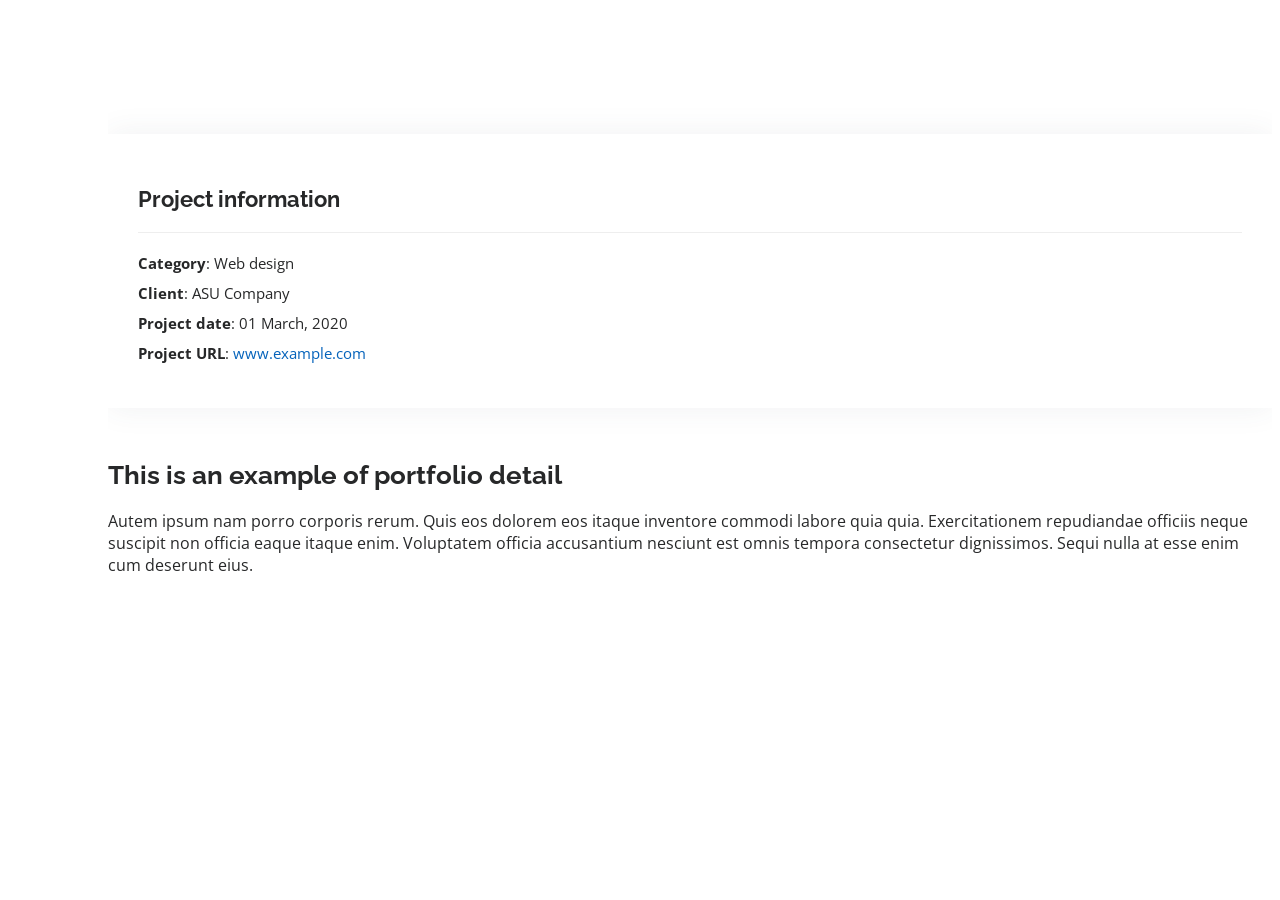
==== portfolio-details.html @ e59e34d0 "update" ====
<!DOCTYPE html>
<html lang="en">

<head>
  <meta charset="utf-8">
  <meta content="width=device-width, initial-scale=1.0" name="viewport">

  <title>Portfolio Details - Personal Bootstrap Template</title>
  <meta content="" name="description">
  <meta content="" name="keywords">

  <!-- Favicons -->
  <link href="assets/img/favicon.png" rel="icon">
  <link href="assets/img/apple-touch-icon.png" rel="apple-touch-icon">

  <!-- Google Fonts -->
  <link href="https://fonts.googleapis.com/css?family=Open+Sans:300,300i,400,400i,600,600i,700,700i|Raleway:300,300i,400,400i,500,500i,600,600i,700,700i|Poppins:300,300i,400,400i,500,500i,600,600i,700,700i" rel="stylesheet">

  <!-- Vendor CSS Files -->
  <link href="assets/vendor/aos/aos.css" rel="stylesheet">
  <link href="assets/vendor/bootstrap/css/bootstrap.min.css" rel="stylesheet">
  <link href="assets/vendor/bootstrap-icons/bootstrap-icons.css" rel="stylesheet">
  <link href="assets/vendor/boxicons/css/boxicons.min.css" rel="stylesheet">
  <link href="assets/vendor/glightbox/css/glightbox.min.css" rel="stylesheet">
  <link href="assets/vendor/swiper/swiper-bundle.min.css" rel="stylesheet">

  <!-- Template Main CSS File -->
  <link href="assets/css/style.css" rel="stylesheet">

  <!-- =======================================================
  * Template Name: MyResume - v4.6.0
  * Template URL: https://bootstrapmade.com/free-html-bootstrap-template-my-resume/
  * Author: BootstrapMade.com
  * License: https://bootstrapmade.com/license/
  ======================================================== -->
</head>

<body>

  <main id="main">

    <!-- ======= Portfolio Details Section ======= -->
    <section id="portfolio-details" class="portfolio-details">
      <div class="container">

        <div class="row gy-4">

          <div class="col-lg-8">
            <div class="portfolio-details-slider swiper">
              <div class="swiper-wrapper align-items-center">

                <div class="swiper-slide">
                  <img src="assets/img/portfolio/portfolio-details-1.jpg" alt="">
                </div>

                <div class="swiper-slide">
                  <img src="assets/img/portfolio/portfolio-details-2.jpg" alt="">
                </div>

                <div class="swiper-slide">
                  <img src="assets/img/portfolio/portfolio-details-3.jpg" alt="">
                </div>

              </div>
              <div class="swiper-pagination"></div>
            </div>
          </div>

          <div class="col-lg-4">
            <div class="portfolio-info">
              <h3>Project information</h3>
              <ul>
                <li><strong>Category</strong>: Web design</li>
                <li><strong>Client</strong>: ASU Company</li>
                <li><strong>Project date</strong>: 01 March, 2020</li>
                <li><strong>Project URL</strong>: <a href="#">www.example.com</a></li>
              </ul>
            </div>
            <div class="portfolio-description">
              <h2>This is an example of portfolio detail</h2>
              <p>
                Autem ipsum nam porro corporis rerum. Quis eos dolorem eos itaque inventore commodi labore quia quia. Exercitationem repudiandae officiis neque suscipit non officia eaque itaque enim. Voluptatem officia accusantium nesciunt est omnis tempora consectetur dignissimos. Sequi nulla at esse enim cum deserunt eius.
              </p>
            </div>
          </div>

        </div>

      </div>
    </section><!-- End Portfolio Details Section -->

  </main><!-- End #main -->

  <div id="preloader"></div>
  <a href="#" class="back-to-top d-flex align-items-center justify-content-center"><i class="bi bi-arrow-up-short"></i></a>

  <!-- Vendor JS Files -->
  <script src="assets/vendor/aos/aos.js"></script>
  <script src="assets/vendor/bootstrap/js/bootstrap.bundle.min.js"></script>
  <script src="assets/vendor/glightbox/js/glightbox.min.js"></script>
  <script src="assets/vendor/isotope-layout/isotope.pkgd.min.js"></script>
  <script src="assets/vendor/php-email-form/validate.js"></script>
  <script src="assets/vendor/purecounter/purecounter.js"></script>
  <script src="assets/vendor/swiper/swiper-bundle.min.js"></script>
  <script src="assets/vendor/typed.js/typed.min.js"></script>
  <script src="assets/vendor/waypoints/noframework.waypoints.js"></script>

  <!-- Template Main JS File -->
  <script src="assets/js/main.js"></script>

</body>

</html>
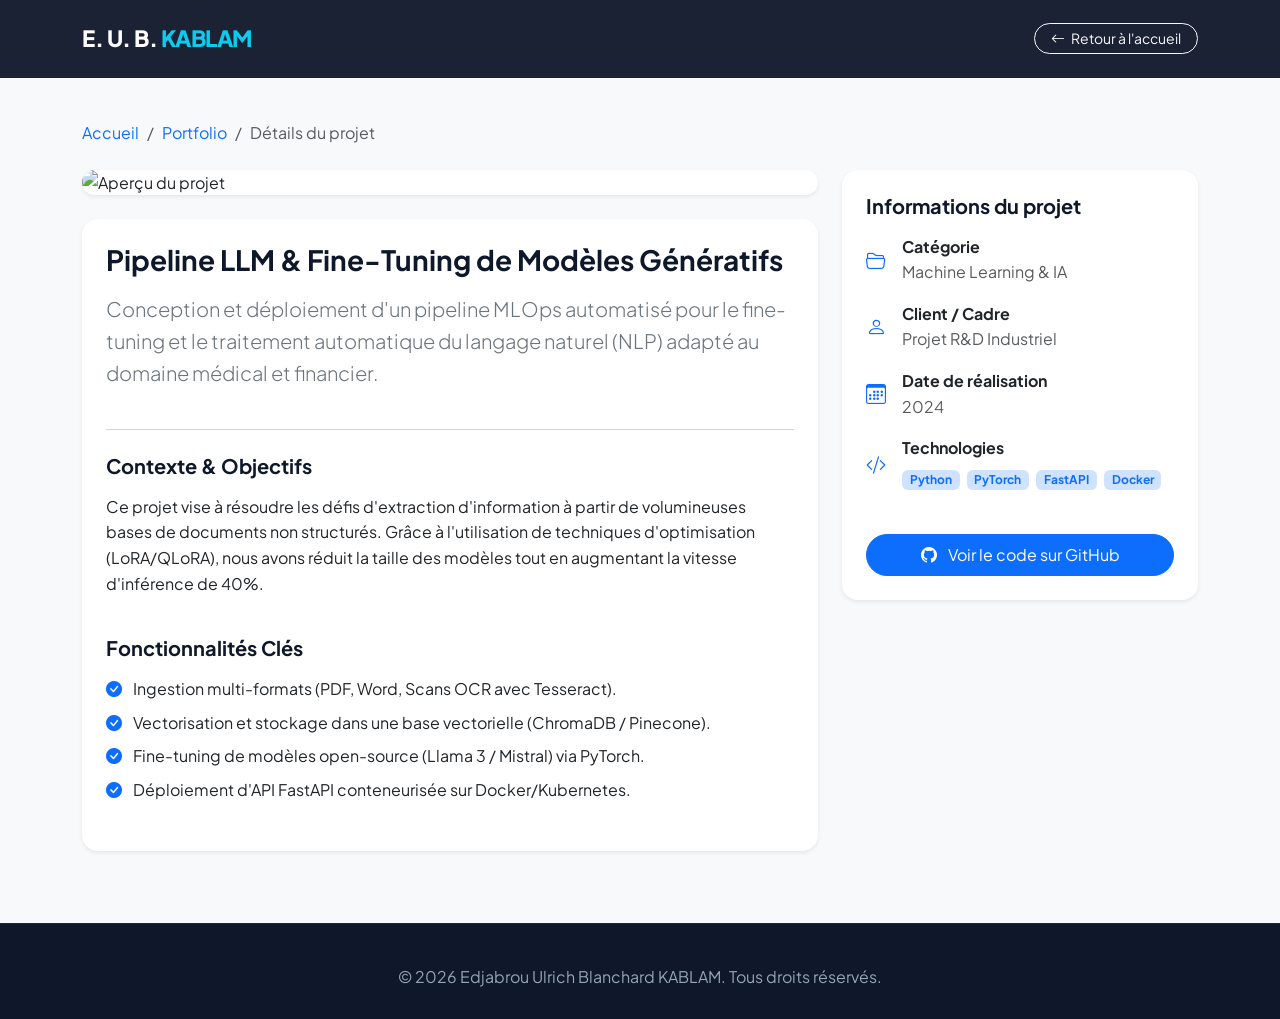
==== commit ea966f02: "(fix) developpement de mon nouveau portfolio" ====
--- a/portfolio-details.html
+++ b/portfolio-details.html
@@ -1,113 +1,132 @@
-<!DOCTYPE html>
-<html lang="en">
-
-<head>
-  <meta charset="utf-8">
-  <meta content="width=device-width, initial-scale=1.0" name="viewport">
-
-  <title>Portfolio Details - Personal Bootstrap Template</title>
-  <meta content="" name="description">
-  <meta content="" name="keywords">
-
-  <!-- Favicons -->
-  <link href="assets/img/favicon.png" rel="icon">
-  <link href="assets/img/apple-touch-icon.png" rel="apple-touch-icon">
-
-  <!-- Google Fonts -->
-  <link href="https://fonts.googleapis.com/css?family=Open+Sans:300,300i,400,400i,600,600i,700,700i|Raleway:300,300i,400,400i,500,500i,600,600i,700,700i|Poppins:300,300i,400,400i,500,500i,600,600i,700,700i" rel="stylesheet">
-
-  <!-- Vendor CSS Files -->
-  <link href="assets/vendor/aos/aos.css" rel="stylesheet">
-  <link href="assets/vendor/bootstrap/css/bootstrap.min.css" rel="stylesheet">
-  <link href="assets/vendor/bootstrap-icons/bootstrap-icons.css" rel="stylesheet">
-  <link href="assets/vendor/boxicons/css/boxicons.min.css" rel="stylesheet">
-  <link href="assets/vendor/glightbox/css/glightbox.min.css" rel="stylesheet">
-  <link href="assets/vendor/swiper/swiper-bundle.min.css" rel="stylesheet">
-
-  <!-- Template Main CSS File -->
-  <link href="assets/css/style.css" rel="stylesheet">
-
-  <!-- =======================================================
-  * Template Name: MyResume - v4.6.0
-  * Template URL: https://bootstrapmade.com/free-html-bootstrap-template-my-resume/
-  * Author: BootstrapMade.com
-  * License: https://bootstrapmade.com/license/
-  ======================================================== -->
-</head>
-
-<body>
-
-  <main id="main">
-
-    <!-- ======= Portfolio Details Section ======= -->
-    <section id="portfolio-details" class="portfolio-details">
-      <div class="container">
-
-        <div class="row gy-4">
-
-          <div class="col-lg-8">
-            <div class="portfolio-details-slider swiper">
-              <div class="swiper-wrapper align-items-center">
-
-                <div class="swiper-slide">
-                  <img src="assets/img/portfolio/portfolio-details-1.jpg" alt="">
-                </div>
-
-                <div class="swiper-slide">
-                  <img src="assets/img/portfolio/portfolio-details-2.jpg" alt="">
-                </div>
-
-                <div class="swiper-slide">
-                  <img src="assets/img/portfolio/portfolio-details-3.jpg" alt="">
-                </div>
-
-              </div>
-              <div class="swiper-pagination"></div>
-            </div>
-          </div>
-
-          <div class="col-lg-4">
-            <div class="portfolio-info">
-              <h3>Project information</h3>
-              <ul>
-                <li><strong>Category</strong>: Web design</li>
-                <li><strong>Client</strong>: ASU Company</li>
-                <li><strong>Project date</strong>: 01 March, 2020</li>
-                <li><strong>Project URL</strong>: <a href="#">www.example.com</a></li>
-              </ul>
-            </div>
-            <div class="portfolio-description">
-              <h2>This is an example of portfolio detail</h2>
-              <p>
-                Autem ipsum nam porro corporis rerum. Quis eos dolorem eos itaque inventore commodi labore quia quia. Exercitationem repudiandae officiis neque suscipit non officia eaque itaque enim. Voluptatem officia accusantium nesciunt est omnis tempora consectetur dignissimos. Sequi nulla at esse enim cum deserunt eius.
-              </p>
-            </div>
-          </div>
-
-        </div>
-
-      </div>
-    </section><!-- End Portfolio Details Section -->
-
-  </main><!-- End #main -->
-
-  <div id="preloader"></div>
-  <a href="#" class="back-to-top d-flex align-items-center justify-content-center"><i class="bi bi-arrow-up-short"></i></a>
-
-  <!-- Vendor JS Files -->
-  <script src="assets/vendor/aos/aos.js"></script>
-  <script src="assets/vendor/bootstrap/js/bootstrap.bundle.min.js"></script>
-  <script src="assets/vendor/glightbox/js/glightbox.min.js"></script>
-  <script src="assets/vendor/isotope-layout/isotope.pkgd.min.js"></script>
-  <script src="assets/vendor/php-email-form/validate.js"></script>
-  <script src="assets/vendor/purecounter/purecounter.js"></script>
-  <script src="assets/vendor/swiper/swiper-bundle.min.js"></script>
-  <script src="assets/vendor/typed.js/typed.min.js"></script>
-  <script src="assets/vendor/waypoints/noframework.waypoints.js"></script>
-
-  <!-- Template Main JS File -->
-  <script src="assets/js/main.js"></script>
-
-</body>
-
-</html>+<!DOCTYPE html>
+<html lang="fr">
+<head>
+  <meta charset="UTF-8">
+  <meta name="viewport" content="width=device-width, initial-scale=1.0">
+  <title>Détails du Projet - Edjabrou Ulrich Blanchard KABLAM</title>
+  <meta name="description" content="Détails du projet - Data Science, IA, Analytics et Engineering">
+
+  <!-- Bootstrap 5 CSS -->
+  <link href="https://cdn.jsdelivr.net/npm/bootstrap@5.3.2/dist/css/bootstrap.min.css" rel="stylesheet">
+  <!-- Bootstrap Icons -->
+  <link rel="stylesheet" href="https://cdn.jsdelivr.net/npm/bootstrap-icons@1.11.1/font/bootstrap-icons.css">
+  <!-- Google Fonts -->
+  <link href="https://fonts.googleapis.com/css2?family=Plus+Jakarta+Sans:wght@400;500;600;700;800&display=swap" rel="stylesheet">
+  
+  <!-- Custom Styles -->
+  <link rel="stylesheet" href="assets/css/style.css">
+</head>
+<body class="bg-light">
+
+  <!-- Header / Navigation -->
+  <nav class="navbar navbar-expand-lg fixed-top">
+    <div class="container">
+      <a class="navbar-brand" href="index.html">E. U. B. <span>KABLAM</span></a>
+      <a href="index.html" class="btn btn-outline-light btn-sm rounded-pill px-3">
+        <i class="bi bi-arrow-left me-1"></i> Retour à l'accueil
+      </a>
+    </div>
+  </nav>
+
+  <!-- Main Content -->
+  <main class="py-5 mt-5">
+    <div class="container py-4">
+
+      <!-- Breadcrumbs -->
+      <nav aria-label="breadcrumb" class="mb-4">
+        <ol class="breadcrumb">
+          <li class="breadcrumb-item"><a href="index.html">Accueil</a></li>
+          <li class="breadcrumb-item"><a href="index.html#portfolio">Portfolio</a></li>
+          <li class="breadcrumb-item active" aria-current="page">Détails du projet</li>
+        </ol>
+      </nav>
+
+      <div class="row g-4">
+        <!-- Project Media / Image -->
+        <div class="col-lg-8">
+          <div class="card border-0 shadow-sm rounded-4 overflow-hidden mb-4">
+            <img src="img/portfolio/project-1.svg" class="img-fluid w-100" alt="Aperçu du projet">
+          </div>
+
+          <div class="card border-0 shadow-sm rounded-4 p-4">
+            <h3 class="fw-bold mb-3">Pipeline LLM &amp; Fine-Tuning de Modèles Génératifs</h3>
+            <p class="text-secondary lead">
+              Conception et déploiement d'un pipeline MLOps automatisé pour le fine-tuning et le traitement automatique du langage naturel (NLP) adapté au domaine médical et financier.
+            </p>
+            <hr class="my-4 text-muted opacity-25">
+            <h4 class="fw-bold fs-5 mb-3">Contexte &amp; Objectifs</h4>
+            <p>
+              Ce projet vise à résoudre les défis d'extraction d'information à partir de volumineuses bases de documents non structurés. Grâce à l'utilisation de techniques d'optimisation (LoRA/QLoRA), nous avons réduit la taille des modèles tout en augmentant la vitesse d'inférence de 40%.
+            </p>
+            
+            <h4 class="fw-bold fs-5 mb-3 mt-4">Fonctionnalités Clés</h4>
+            <ul class="list-unstyled">
+              <li class="mb-2"><i class="bi bi-check-circle-fill text-primary me-2"></i> Ingestion multi-formats (PDF, Word, Scans OCR avec Tesseract).</li>
+              <li class="mb-2"><i class="bi bi-check-circle-fill text-primary me-2"></i> Vectorisation et stockage dans une base vectorielle (ChromaDB / Pinecone).</li>
+              <li class="mb-2"><i class="bi bi-check-circle-fill text-primary me-2"></i> Fine-tuning de modèles open-source (Llama 3 / Mistral) via PyTorch.</li>
+              <li class="mb-2"><i class="bi bi-check-circle-fill text-primary me-2"></i> Déploiement d'API FastAPI conteneurisée sur Docker/Kubernetes.</li>
+            </ul>
+          </div>
+        </div>
+
+        <!-- Project Sidebar Metadata -->
+        <div class="col-lg-4">
+          <div class="card border-0 shadow-sm rounded-4 p-4 sticky-top" style="top: 90px;">
+            <h4 class="fw-bold fs-5 mb-3">Informations du projet</h4>
+            <ul class="list-unstyled mb-4">
+              <li class="mb-3 d-flex align-items-center">
+                <i class="bi bi-folder2-open text-primary fs-5 me-3"></i>
+                <div>
+                  <strong class="d-block text-dark">Catégorie</strong>
+                  <span class="text-muted">Machine Learning &amp; IA</span>
+                </div>
+              </li>
+              <li class="mb-3 d-flex align-items-center">
+                <i class="bi bi-person text-primary fs-5 me-3"></i>
+                <div>
+                  <strong class="d-block text-dark">Client / Cadre</strong>
+                  <span class="text-muted">Projet R&amp;D Industriel</span>
+                </div>
+              </li>
+              <li class="mb-3 d-flex align-items-center">
+                <i class="bi bi-calendar3 text-primary fs-5 me-3"></i>
+                <div>
+                  <strong class="d-block text-dark">Date de réalisation</strong>
+                  <span class="text-muted">2024</span>
+                </div>
+              </li>
+              <li class="mb-3 d-flex align-items-center">
+                <i class="bi bi-code-slash text-primary fs-5 me-3"></i>
+                <div>
+                  <strong class="d-block text-dark">Technologies</strong>
+                  <div class="mt-1">
+                    <span class="badge bg-primary-subtle text-primary me-1 mb-1">Python</span>
+                    <span class="badge bg-primary-subtle text-primary me-1 mb-1">PyTorch</span>
+                    <span class="badge bg-primary-subtle text-primary me-1 mb-1">FastAPI</span>
+                    <span class="badge bg-primary-subtle text-primary me-1 mb-1">Docker</span>
+                  </div>
+                </div>
+              </li>
+            </ul>
+
+            <a href="https://github.com/bkablam11" target="_blank" class="btn btn-primary w-100 rounded-pill py-2 font-weight-bold">
+              <i class="bi bi-github me-2"></i> Voir le code sur GitHub
+            </a>
+          </div>
+        </div>
+      </div>
+
+    </div>
+  </main>
+
+  <!-- Footer -->
+  <footer>
+    <div class="container text-center">
+      <p class="mb-0">&copy; 2026 Edjabrou Ulrich Blanchard KABLAM. Tous droits réservés.</p>
+    </div>
+  </footer>
+
+  <!-- Bootstrap JS Bundle -->
+  <script src="https://cdn.jsdelivr.net/npm/bootstrap@5.3.2/dist/js/bootstrap.bundle.min.js"></script>
+</body>
+</html>
--- a/assets/css/style.css
+++ b/assets/css/style.css
@@ -0,0 +1,878 @@
+/*--------------------------------------------------------------
+# Global Styles & CSS Variables
+--------------------------------------------------------------*/
+:root {
+  --primary-color: #0d6efd;
+  --primary-hover: #0b5ed7;
+  --accent-color: #0dcaf0;
+  --secondary-color: #0f172a;
+  --dark-bg: #0f172a;
+  --card-bg: #1e293b;
+  --text-main: #334155;
+  --text-muted: #64748b;
+  --light-bg: #f8fafc;
+  --border-color: #e2e8f0;
+  --font-family: 'Plus Jakarta Sans', system-ui, -apple-system, sans-serif;
+  --shadow-sm: 0 1px 3px rgba(0, 0, 0, 0.1);
+  --shadow-md: 0 4px 6px -1px rgba(0, 0, 0, 0.1), 0 2px 4px -1px rgba(0, 0, 0, 0.06);
+  --shadow-lg: 0 10px 15px -3px rgba(0, 0, 0, 0.1), 0 4px 6px -2px rgba(0, 0, 0, 0.05);
+}
+
+* {
+  box-sizing: border-box;
+  margin: 0;
+  padding: 0;
+}
+
+body {
+  font-family: var(--font-family);
+  color: var(--text-main);
+  background-color: #ffffff;
+  overflow-x: hidden;
+  line-height: 1.6;
+}
+
+a {
+  color: var(--primary-color);
+  text-decoration: none;
+  transition: all 0.3s ease;
+}
+
+a:hover {
+  color: var(--primary-hover);
+}
+
+h1, h2, h3, h4, h5, h6 {
+  font-family: var(--font-family);
+  font-weight: 700;
+  color: #0f172a;
+}
+
+/*--------------------------------------------------------------
+# Navigation Bar
+--------------------------------------------------------------*/
+.navbar {
+  transition: all 0.3s ease;
+  padding: 1rem 0;
+  background-color: rgba(15, 23, 42, 0.95);
+  backdrop-filter: blur(10px);
+}
+
+.navbar.scrolled {
+  box-shadow: 0 4px 20px rgba(0, 0, 0, 0.15);
+}
+
+.navbar-brand {
+  font-size: 1.4rem;
+  font-weight: 800;
+  color: #ffffff !important;
+  letter-spacing: -0.5px;
+}
+
+.navbar-brand span {
+  color: var(--accent-color);
+}
+
+.nav-link {
+  color: rgba(255, 255, 255, 0.85) !important;
+  font-weight: 500;
+  margin: 0 0.5rem;
+  padding: 0.5rem 0.8rem !important;
+  position: relative;
+  transition: color 0.3s ease;
+}
+
+.nav-link:hover, .nav-link.active {
+  color: var(--accent-color) !important;
+}
+
+.nav-link::after {
+  content: '';
+  position: absolute;
+  width: 0;
+  height: 2px;
+  bottom: 0;
+  left: 50%;
+  background-color: var(--accent-color);
+  transition: all 0.3s ease;
+  transform: translateX(-50%);
+}
+
+.nav-link:hover::after, .nav-link.active::after {
+  width: 80%;
+}
+
+/*--------------------------------------------------------------
+# Hero Section
+--------------------------------------------------------------*/
+#hero {
+  width: 100%;
+  min-height: 100vh;
+  background: linear-gradient(135deg, #0f172a 0%, #1e293b 100%);
+  position: relative;
+  display: flex;
+  align-items: center;
+  color: #ffffff;
+  padding: 100px 0 60px 0;
+}
+
+#hero .hero-badge {
+  display: inline-block;
+  padding: 0.4rem 1rem;
+  background: rgba(13, 202, 240, 0.15);
+  border: 1px solid rgba(13, 202, 240, 0.3);
+  color: var(--accent-color);
+  border-radius: 50px;
+  font-size: 0.9rem;
+  font-weight: 600;
+  margin-bottom: 1.5rem;
+}
+
+#hero h1 {
+  font-size: 3.2rem;
+  font-weight: 800;
+  line-height: 1.2;
+  color: #ffffff;
+  margin-bottom: 1rem;
+}
+
+#hero h1 span {
+  background: linear-gradient(90deg, #38bdf8, #818cf8);
+  -webkit-background-clip: text;
+  -webkit-text-fill-color: transparent;
+}
+
+#hero .typed-text-wrapper {
+  font-size: 1.5rem;
+  color: #94a3b8;
+  margin-bottom: 2rem;
+  min-height: 40px;
+}
+
+#hero .typed-text {
+  color: var(--accent-color);
+  font-weight: 600;
+}
+
+.hero-img-container {
+  position: relative;
+  display: inline-block;
+}
+
+.hero-img {
+  width: 320px;
+  height: 320px;
+  object-fit: cover;
+  border-radius: 30% 70% 70% 30% / 30% 30% 70% 70%;
+  border: 4px solid rgba(13, 202, 240, 0.4);
+  box-shadow: 0 0 30px rgba(13, 202, 240, 0.2);
+  animation: morphing 8s ease-in-out infinite;
+}
+
+@keyframes morphing {
+  0% { border-radius: 30% 70% 70% 30% / 30% 30% 70% 70%; }
+  50% { border-radius: 70% 30% 30% 70% / 70% 70% 30% 30%; }
+  100% { border-radius: 30% 70% 70% 30% / 30% 30% 70% 70%; }
+}
+
+.btn-custom-primary {
+  background: linear-gradient(135deg, var(--primary-color), var(--primary-hover));
+  color: #ffffff;
+  padding: 0.75rem 1.8rem;
+  border-radius: 50px;
+  font-weight: 600;
+  border: none;
+  box-shadow: 0 4px 14px rgba(13, 110, 253, 0.35);
+  transition: all 0.3s ease;
+  display: inline-flex;
+  align-items: center;
+  gap: 0.5rem;
+}
+
+.btn-custom-primary:hover {
+  transform: translateY(-2px);
+  box-shadow: 0 6px 20px rgba(13, 110, 253, 0.5);
+  color: #ffffff;
+}
+
+.btn-custom-outline {
+  border: 2px solid rgba(255, 255, 255, 0.2);
+  color: #ffffff;
+  padding: 0.75rem 1.8rem;
+  border-radius: 50px;
+  font-weight: 600;
+  background: transparent;
+  transition: all 0.3s ease;
+  display: inline-flex;
+  align-items: center;
+  gap: 0.5rem;
+}
+
+.btn-custom-outline:hover {
+  border-color: var(--accent-color);
+  color: var(--accent-color);
+  background: rgba(13, 202, 240, 0.05);
+  transform: translateY(-2px);
+}
+
+/*--------------------------------------------------------------
+# Sections General
+--------------------------------------------------------------*/
+section {
+  padding: 90px 0;
+  position: relative;
+}
+
+.section-bg {
+  background-color: var(--light-bg);
+}
+
+.section-title {
+  text-align: center;
+  margin-bottom: 60px;
+}
+
+.section-title h2 {
+  font-size: 2.25rem;
+  font-weight: 800;
+  position: relative;
+  display: inline-block;
+  padding-bottom: 12px;
+  color: #0f172a;
+}
+
+.section-title h2::after {
+  content: '';
+  position: absolute;
+  display: block;
+  width: 50px;
+  height: 4px;
+  background: var(--primary-color);
+  bottom: 0;
+  left: 50%;
+  transform: translateX(-50%);
+  border-radius: 2px;
+}
+
+.section-title p {
+  color: var(--text-muted);
+  max-width: 650px;
+  margin: 10px auto 0 auto;
+  font-size: 1.05rem;
+}
+
+/*--------------------------------------------------------------
+# À Propos
+--------------------------------------------------------------*/
+.about-card {
+  background: #ffffff;
+  border-radius: 16px;
+  padding: 2.5rem;
+  box-shadow: var(--shadow-md);
+  border: 1px solid var(--border-color);
+}
+
+.about-info-item {
+  display: flex;
+  align-items: center;
+  margin-bottom: 1rem;
+}
+
+.about-info-item i {
+  font-size: 1.25rem;
+  color: var(--primary-color);
+  margin-right: 0.75rem;
+  width: 24px;
+}
+
+.stat-box {
+  background: #ffffff;
+  padding: 1.5rem;
+  border-radius: 12px;
+  border: 1px solid var(--border-color);
+  text-align: center;
+  box-shadow: var(--shadow-sm);
+  transition: transform 0.3s ease;
+}
+
+.stat-box:hover {
+  transform: translateY(-5px);
+  box-shadow: var(--shadow-md);
+}
+
+.stat-box h3 {
+  font-size: 2.2rem;
+  font-weight: 800;
+  color: var(--primary-color);
+  margin-bottom: 0.25rem;
+}
+
+.stat-box p {
+  font-size: 0.9rem;
+  color: var(--text-muted);
+  font-weight: 600;
+  margin: 0;
+}
+
+.about-photo-panel {
+  background: #ffffff;
+  border: 1px solid var(--border-color);
+  border-radius: 20px;
+  box-shadow: var(--shadow-md);
+  padding: 1rem;
+}
+
+.about-photo-main {
+  overflow: hidden;
+  border-radius: 18px;
+  margin-bottom: 1rem;
+  border: 3px solid rgba(13, 110, 253, 0.15);
+}
+
+.about-photo-main img,
+.about-photo-small img {
+  display: block;
+  width: 100%;
+  height: 100%;
+  object-fit: cover;
+}
+
+.about-photo-main img {
+  height: 320px;
+}
+
+.about-photo-stack {
+  display: grid;
+  grid-template-columns: repeat(2, minmax(0, 1fr));
+  gap: 1rem;
+}
+
+.about-photo-small {
+  height: 150px;
+  overflow: hidden;
+  border-radius: 14px;
+  border: 2px solid rgba(13, 110, 253, 0.1);
+}
+
+/*--------------------------------------------------------------
+# Compétences
+--------------------------------------------------------------*/
+.skill-card {
+  background: #ffffff;
+  padding: 1.8rem;
+  border-radius: 14px;
+  border: 1px solid var(--border-color);
+  box-shadow: var(--shadow-sm);
+  height: 100%;
+  transition: all 0.3s ease;
+}
+
+.skill-card:hover {
+  box-shadow: var(--shadow-md);
+  transform: translateY(-4px);
+  border-color: rgba(13, 110, 253, 0.3);
+}
+
+.skill-icon {
+  width: 50px;
+  height: 50px;
+  border-radius: 12px;
+  background: rgba(13, 110, 253, 0.1);
+  color: var(--primary-color);
+  display: flex;
+  align-items: center;
+  justify-content: center;
+  font-size: 1.5rem;
+  margin-bottom: 1.2rem;
+}
+
+.skill-card h4 {
+  font-size: 1.2rem;
+  margin-bottom: 1rem;
+}
+
+.skill-tag {
+  display: inline-block;
+  background: #f1f5f9;
+  color: #334155;
+  padding: 0.3rem 0.7rem;
+  border-radius: 20px;
+  font-size: 0.85rem;
+  font-weight: 600;
+  margin: 0.2rem;
+  border: 1px solid #e2e8f0;
+}
+
+/*--------------------------------------------------------------
+# Expériences & Formation (Timeline)
+--------------------------------------------------------------*/
+.timeline {
+  position: relative;
+  padding-left: 30px;
+}
+
+.timeline::before {
+  content: '';
+  position: absolute;
+  left: 9px;
+  top: 5px;
+  bottom: 5px;
+  width: 2px;
+  background: #cbd5e1;
+}
+
+.timeline-item {
+  position: relative;
+  margin-bottom: 2.5rem;
+}
+
+.timeline-item::before {
+  content: '';
+  position: absolute;
+  left: -30px;
+  top: 5px;
+  width: 20px;
+  height: 20px;
+  border-radius: 50%;
+  background: var(--primary-color);
+  border: 4px solid #ffffff;
+  box-shadow: 0 0 0 2px var(--primary-color);
+}
+
+.timeline-content {
+  background: #ffffff;
+  padding: 1.8rem;
+  border-radius: 12px;
+  border: 1px solid var(--border-color);
+  box-shadow: var(--shadow-sm);
+}
+
+.timeline-date {
+  display: inline-block;
+  padding: 0.25rem 0.75rem;
+  background: rgba(13, 110, 253, 0.1);
+  color: var(--primary-color);
+  border-radius: 20px;
+  font-size: 0.85rem;
+  font-weight: 700;
+  margin-bottom: 0.75rem;
+}
+
+.timeline-title {
+  font-size: 1.2rem;
+  font-weight: 700;
+  margin-bottom: 0.25rem;
+}
+
+.timeline-company {
+  font-size: 0.95rem;
+  color: var(--text-muted);
+  font-weight: 600;
+  margin-bottom: 0.8rem;
+}
+
+/*--------------------------------------------------------------
+# Services
+--------------------------------------------------------------*/
+.service-card {
+  background: #ffffff;
+  border: 1px solid var(--border-color);
+  border-radius: 18px;
+  box-shadow: var(--shadow-sm);
+  padding: 2rem 1.5rem;
+  height: 100%;
+  transition: all 0.3s ease;
+}
+
+.service-card:hover {
+  transform: translateY(-6px);
+  box-shadow: var(--shadow-md);
+  border-color: rgba(13, 110, 253, 0.25);
+}
+
+.service-icon {
+  width: 64px;
+  height: 64px;
+  border-radius: 50%;
+  background: linear-gradient(135deg, rgba(13, 202, 240, 0.18), rgba(13, 110, 253, 0.18));
+  color: var(--primary-color);
+  display: flex;
+  align-items: center;
+  justify-content: center;
+  font-size: 1.8rem;
+  margin-bottom: 1.25rem;
+}
+
+.service-card h4 {
+  font-size: 1.3rem;
+  margin-bottom: 0.8rem;
+  color: #0f172a;
+}
+
+.service-card p {
+  color: var(--text-muted);
+  margin: 0;
+  line-height: 1.7;
+}
+
+.testimonial-card {
+  background: #ffffff;
+  border: 1px solid var(--border-color);
+  border-radius: 18px;
+  box-shadow: var(--shadow-sm);
+  padding: 1.5rem;
+  height: 100%;
+  text-align: center;
+  transition: all 0.3s ease;
+}
+
+.testimonial-card:hover {
+  transform: translateY(-6px);
+  box-shadow: var(--shadow-md);
+}
+
+.testimonial-card img {
+  width: 90px;
+  height: 90px;
+  object-fit: cover;
+  border-radius: 50%;
+  margin: 0 auto 1rem auto;
+  border: 3px solid rgba(13, 110, 253, 0.15);
+}
+
+.testimonial-rating {
+  color: #fbbf24;
+  letter-spacing: 0.15em;
+  font-size: 0.95rem;
+  margin-bottom: 1rem;
+}
+
+.testimonial-card p {
+  color: var(--text-muted);
+  font-style: italic;
+  line-height: 1.7;
+  margin-bottom: 1rem;
+}
+
+.testimonial-card h4 {
+  font-size: 1.1rem;
+  margin-bottom: 0.2rem;
+}
+
+.testimonial-card span {
+  color: var(--primary-color);
+  font-size: 0.85rem;
+  font-weight: 600;
+}
+
+/*--------------------------------------------------------------
+# Portfolio
+--------------------------------------------------------------*/
+.portfolio-filters {
+  list-style: none;
+  padding: 0;
+  margin: 0 auto 35px auto;
+  text-align: center;
+}
+
+.portfolio-filters li {
+  cursor: pointer;
+  display: inline-block;
+  padding: 0.5rem 1.2rem;
+  font-size: 0.95rem;
+  font-weight: 600;
+  margin: 0 0.25rem 0.5rem 0.25rem;
+  border-radius: 30px;
+  background: #ffffff;
+  border: 1px solid var(--border-color);
+  color: var(--text-main);
+  transition: all 0.3s ease;
+}
+
+.portfolio-filters li:hover,
+.portfolio-filters li.filter-active {
+  background: var(--primary-color);
+  color: #ffffff;
+  border-color: var(--primary-color);
+  box-shadow: 0 4px 10px rgba(13, 110, 253, 0.25);
+}
+
+.portfolio-card {
+  background: #ffffff;
+  border-radius: 16px;
+  overflow: hidden;
+  border: 1px solid var(--border-color);
+  box-shadow: var(--shadow-sm);
+  transition: all 0.3s ease;
+  height: 100%;
+  display: flex;
+  flex-direction: column;
+}
+
+.portfolio-card:hover {
+  transform: translateY(-6px);
+  box-shadow: var(--shadow-lg);
+}
+
+.portfolio-img-wrapper {
+  position: relative;
+  overflow: hidden;
+  height: 220px;
+  background-color: #0f172a;
+}
+
+.portfolio-img {
+  width: 100%;
+  height: 100%;
+  object-fit: cover;
+  transition: transform 0.5s ease;
+}
+
+.portfolio-card:hover .portfolio-img {
+  transform: scale(1.08);
+}
+
+.portfolio-body {
+  padding: 1.5rem;
+  display: flex;
+  flex-direction: column;
+  flex-grow: 1;
+}
+
+.portfolio-body h4 {
+  font-size: 1.25rem;
+  margin-bottom: 0.5rem;
+}
+
+.portfolio-body p {
+  color: var(--text-muted);
+  font-size: 0.925rem;
+  margin-bottom: 1.2rem;
+  flex-grow: 1;
+}
+
+.portfolio-tags {
+  margin-bottom: 1.2rem;
+}
+
+.portfolio-tag {
+  font-size: 0.78rem;
+  padding: 0.2rem 0.6rem;
+  background: #f1f5f9;
+  color: #475569;
+  border-radius: 6px;
+  margin-right: 0.3rem;
+  font-weight: 600;
+}
+
+/*--------------------------------------------------------------
+# Contact
+--------------------------------------------------------------*/
+.contact-info-card {
+  background: #ffffff;
+  padding: 2rem;
+  border-radius: 16px;
+  border: 1px solid var(--border-color);
+  box-shadow: var(--shadow-sm);
+  height: 100%;
+}
+
+.contact-info-item {
+  display: flex;
+  align-items: flex-start;
+  margin-bottom: 1.8rem;
+}
+
+.contact-info-icon {
+  width: 48px;
+  height: 48px;
+  border-radius: 12px;
+  background: rgba(13, 110, 253, 0.1);
+  color: var(--primary-color);
+  display: flex;
+  align-items: center;
+  justify-content: center;
+  font-size: 1.25rem;
+  margin-right: 1.2rem;
+  flex-shrink: 0;
+}
+
+.contact-info-text h5 {
+  font-size: 1.05rem;
+  margin-bottom: 0.25rem;
+}
+
+.contact-info-text p {
+  color: var(--text-muted);
+  font-size: 0.95rem;
+  margin: 0;
+}
+
+.contact-form {
+  background: #ffffff;
+  padding: 2.2rem;
+  border-radius: 16px;
+  border: 1px solid var(--border-color);
+  box-shadow: var(--shadow-sm);
+}
+
+.form-control {
+  border-radius: 10px;
+  padding: 0.75rem 1rem;
+  border: 1px solid var(--border-color);
+  font-size: 0.95rem;
+}
+
+.form-control:focus {
+  border-color: var(--primary-color);
+  box-shadow: 0 0 0 3px rgba(13, 110, 253, 0.15);
+}
+
+/*--------------------------------------------------------------
+# Footer
+--------------------------------------------------------------*/
+footer {
+  background-color: #0f172a;
+  color: #94a3b8;
+  padding: 40px 0 30px 0;
+  border-top: 1px solid #1e293b;
+}
+
+footer a {
+  color: #cbd5e1;
+}
+
+footer a:hover {
+  color: var(--accent-color);
+}
+
+.social-links a {
+  display: inline-flex;
+  align-items: center;
+  justify-content: center;
+  width: 40px;
+  height: 40px;
+  border-radius: 50%;
+  background: #1e293b;
+  color: #ffffff;
+  margin: 0 0.3rem;
+  transition: all 0.3s ease;
+}
+
+.social-links a:hover {
+  background: var(--primary-color);
+  transform: translateY(-3px);
+}
+
+/*--------------------------------------------------------------
+# Back to top button
+--------------------------------------------------------------*/
+.back-to-top {
+  position: fixed;
+  visibility: hidden;
+  opacity: 0;
+  right: 25px;
+  bottom: 25px;
+  z-index: 996;
+  background: var(--primary-color);
+  width: 44px;
+  height: 44px;
+  border-radius: 50%;
+  transition: all 0.4s;
+  display: flex;
+  align-items: center;
+  justify-content: center;
+  color: #ffffff;
+  box-shadow: 0 4px 12px rgba(13, 110, 253, 0.4);
+}
+
+.back-to-top:hover {
+  background: var(--primary-hover);
+  color: #ffffff;
+  transform: translateY(-2px);
+}
+
+.back-to-top.active {
+  visibility: visible;
+  opacity: 1;
+}
+
+/*--------------------------------------------------------------
+# Carousel Testimonials
+--------------------------------------------------------------*/
+#testimonials-carousel {
+  position: relative;
+}
+
+#testimonials-carousel .carousel-inner {
+  background: transparent;
+}
+
+#testimonials-carousel .carousel-item {
+  display: flex \!important;
+  justify-content: center;
+  align-items: center;
+  min-height: 500px;
+  padding: 2rem 0;
+}
+
+#testimonials-carousel .carousel-control-prev,
+#testimonials-carousel .carousel-control-next {
+  width: 50px;
+  height: 50px;
+  top: 50%;
+  transform: translateY(-50%);
+  background: rgba(13, 110, 253, 0.85);
+  border-radius: 50%;
+  opacity: 0.8;
+  transition: all 0.3s ease;
+  border: none;
+}
+
+#testimonials-carousel .carousel-control-prev:hover,
+#testimonials-carousel .carousel-control-next:hover {
+  opacity: 1;
+  background: rgba(13, 110, 253, 1);
+  box-shadow: 0 4px 15px rgba(13, 110, 253, 0.4);
+}
+
+#testimonials-carousel .carousel-control-prev-icon,
+#testimonials-carousel .carousel-control-next-icon {
+  width: 20px;
+  height: 20px;
+}
+
+#testimonials-carousel .carousel-indicators {
+  bottom: -50px;
+}
+
+#testimonials-carousel .carousel-indicators button {
+  width: 12px;
+  height: 12px;
+  border-radius: 50%;
+  background-color: var(--border-color);
+  border: none;
+  margin: 0 0.4rem;
+  transition: all 0.3s ease;
+  opacity: 0.6;
+}
+
+#testimonials-carousel .carousel-indicators button.active {
+  background-color: var(--primary-color);
+  width: 36px;
+  border-radius: 6px;
+  opacity: 1;
+}
+
+@media (max-width: 768px) {
+  #testimonials-carousel .carousel-item {
+    min-height: auto;
+    padding: 1rem 0 3rem 0;
+  }
+
+  #testimonials-carousel .carousel-control-prev,
+  #testimonials-carousel .carousel-control-next {
+    width: 40px;
+    height: 40px;
+  }
+}
